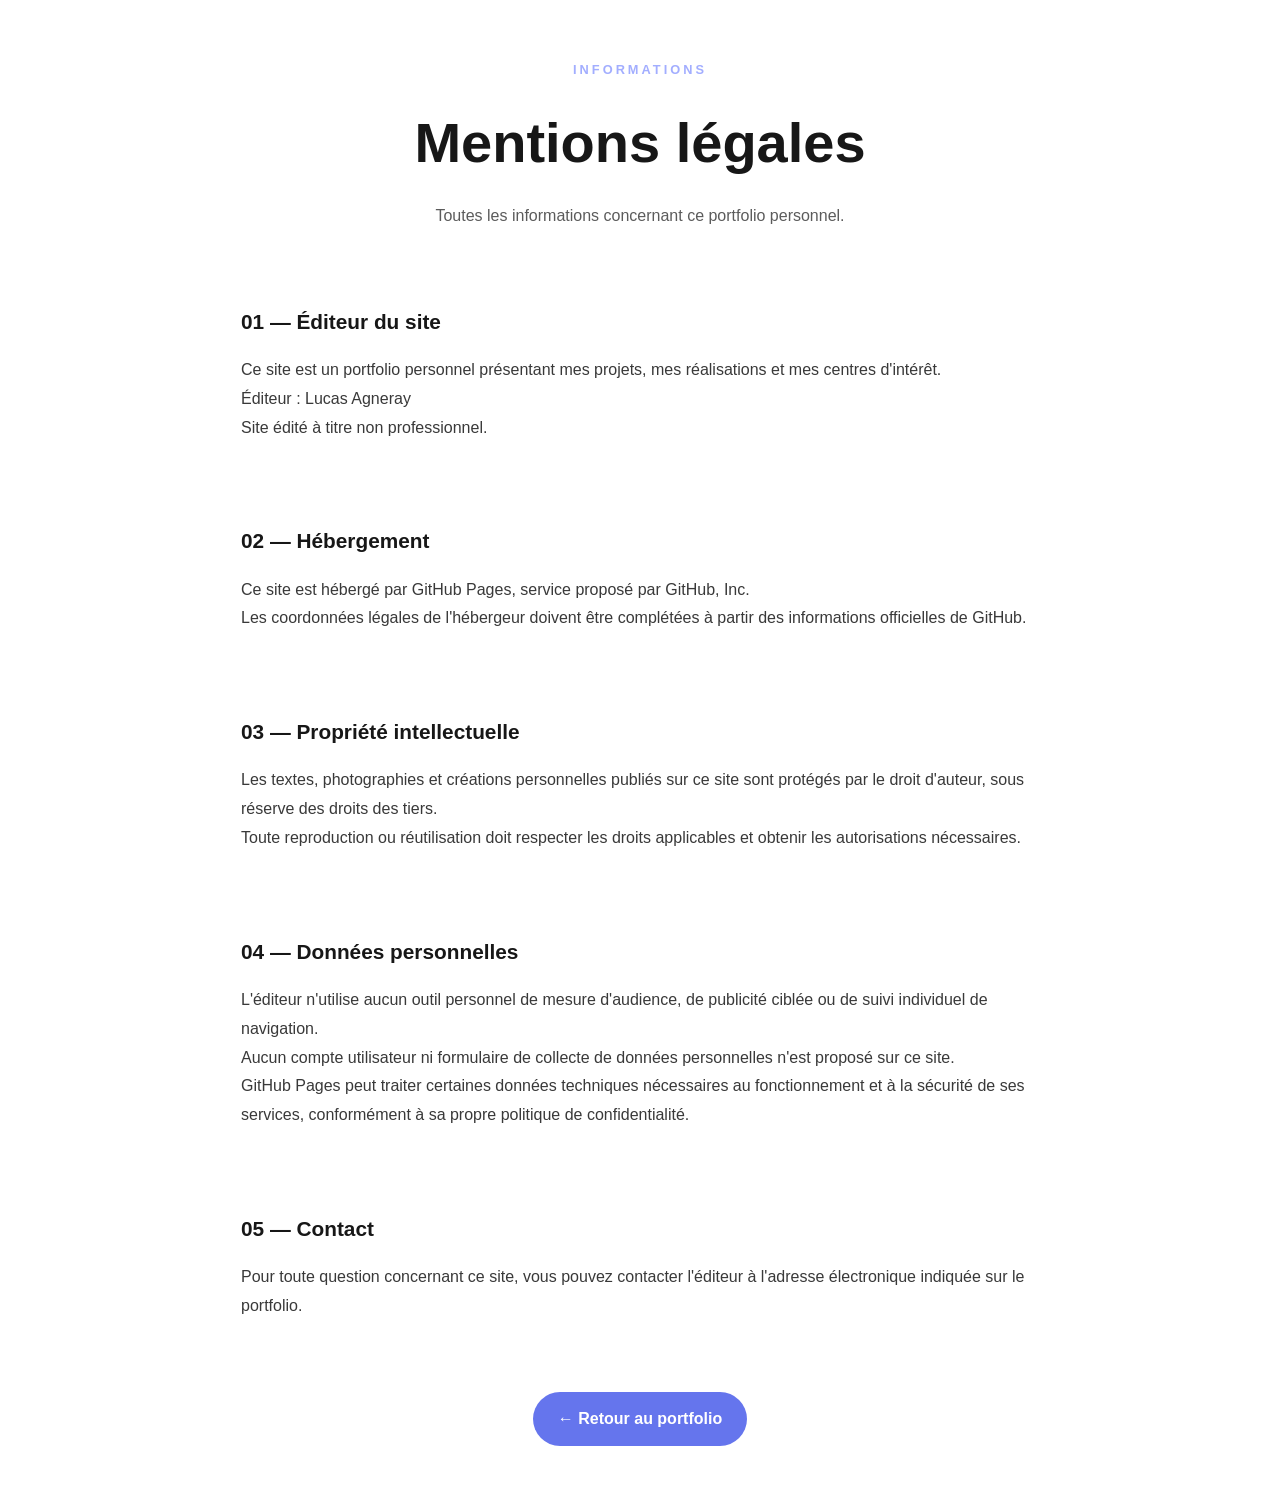
==== mentions-legales.html @ b90e8522 "Amélioration du design des mentions légales" ====
<!DOCTYPE html>
<html lang="fr">
<head>
    <meta charset="UTF-8">
    <meta name="viewport" content="width=device-width, initial-scale=1.0">

    <meta name="robots" content="noindex, nofollow, noarchive">

    <title>Mentions légales — Lucas Agneray</title>

    <link rel="stylesheet" href="style.css">

    <style>
        body {
            margin: 0;
            min-height: 100vh;
        }

        .legal-page {
            max-width: 900px;
            margin: 0 auto;
            padding: 60px 20px;
        }

        .legal-header {
            text-align: center;
            margin-bottom: 45px;
        }

        .legal-header .eyebrow {
            color: #7c8cff;
            font-weight: 600;
            letter-spacing: 3px;
            font-size: 0.8rem;
        }

        .legal-header h1 {
            font-size: clamp(2rem, 5vw, 3.5rem);
            margin: 15px 0;
        }

        .legal-header p {
            opacity: 0.7;
        }

        .legal-card {
            padding: 30px;
            margin-bottom: 20px;
            border-radius: 20px;
            background: rgba(255, 255, 255, 0.04);
            border: 1px solid rgba(255, 255, 255, 0.1);
            transition: transform 0.3s ease;
        }

        .legal-card:hover {
            transform: translateY(-3px);
        }

        .legal-card h2 {
            font-size: 1.3rem;
            margin-top: 0;
            margin-bottom: 18px;
        }

        .legal-card p {
            line-height: 1.8;
            opacity: 0.85;
        }

        .legal-card a {
            color: #91a1ff;
        }

        .legal-back {
            display: flex;
            justify-content: center;
            margin-top: 40px;
        }

        .legal-back a {
            display: inline-block;
            padding: 14px 25px;
            border-radius: 50px;
            text-decoration: none;
            font-weight: 600;
            background: #6575ed;
            color: white;
            transition: 0.3s;
        }

        .legal-back a:hover {
            transform: translateY(-3px);
            opacity: 0.9;
        }

        @media (max-width: 600px) {
            .legal-page {
                padding: 40px 15px;
            }

            .legal-card {
                padding: 22px;
            }
        }
    </style>
</head>

<body>

<main class="legal-page">

    <header class="legal-header">
        <p class="eyebrow">INFORMATIONS</p>

        <h1>Mentions légales</h1>

        <p>
            Toutes les informations concernant
            ce portfolio personnel.
        </p>
    </header>

    <section class="legal-card">
        <h2>01 — Éditeur du site</h2>

        <p>
            Ce site est un portfolio personnel
            présentant mes projets, mes réalisations
            et mes centres d'intérêt.
        </p>

        <p>
            Éditeur : Lucas Agneray
        </p>

        <p>
            Site édité à titre non professionnel.
        </p>
    </section>

    <section class="legal-card">
        <h2>02 — Hébergement</h2>

        <p>
            Ce site est hébergé par GitHub Pages,
            service proposé par GitHub, Inc.
        </p>

        <p>
            Les coordonnées légales de l'hébergeur
            doivent être complétées à partir des
            informations officielles de GitHub.
        </p>
    </section>

    <section class="legal-card">
        <h2>03 — Propriété intellectuelle</h2>

        <p>
            Les textes, photographies et créations
            personnelles publiés sur ce site sont
            protégés par le droit d'auteur, sous
            réserve des droits des tiers.
        </p>

        <p>
            Toute reproduction ou réutilisation
            doit respecter les droits applicables
            et obtenir les autorisations nécessaires.
        </p>
    </section>

    <section class="legal-card">
        <h2>04 — Données personnelles</h2>

        <p>
            L'éditeur n'utilise aucun outil personnel
            de mesure d'audience, de publicité ciblée
            ou de suivi individuel de navigation.
        </p>

        <p>
            Aucun compte utilisateur ni formulaire
            de collecte de données personnelles
            n'est proposé sur ce site.
        </p>

        <p>
            GitHub Pages peut traiter certaines
            données techniques nécessaires au
            fonctionnement et à la sécurité de
            ses services, conformément à sa
            propre politique de confidentialité.
        </p>
    </section>

    <section class="legal-card">
        <h2>05 — Contact</h2>

        <p>
            Pour toute question concernant ce site,
            vous pouvez contacter l'éditeur à
            l'adresse électronique indiquée sur
            le portfolio.
        </p>
    </section>

    <div class="legal-back">
        <a href="index.html">
            ← Retour au portfolio
        </a>
    </div>

</main>

</body>
</html>
---- style.css ----
/* ==================================================
   RESET
================================================== */

* {
    margin: 0;
    padding: 0;
    box-sizing: border-box;
}

html {
    scroll-behavior: smooth;
}

body {
    font-family: Arial, Helvetica, sans-serif;
    color: #171717;
    background: #ffffff;
    line-height: 1.6;
}

a {
    color: inherit;
    text-decoration: none;
}

button {
    font-family: inherit;
}


/* ==================================================
   VARIABLES
================================================== */

:root {
    --black: #171717;
    --gray: #666666;
    --light-gray: #f6f6f6;
    --border: #e8e8e8;
    --accent: #2563eb;
    --accent-light: #eff6ff;
    --white: #ffffff;
}


/* ==================================================
   HEADER
================================================== */

.header {
    position: fixed;
    top: 0;
    left: 0;
    width: 100%;
    height: 72px;
    background: rgba(255, 255, 255, 0.92);
    backdrop-filter: blur(12px);
    border-bottom: 1px solid rgba(0, 0, 0, 0.06);
    z-index: 1000;
}

.navbar {
    max-width: 1180px;
    height: 100%;
    margin: auto;
    padding: 0 30px;

    display: flex;
    align-items: center;
    justify-content: space-between;
}

.logo {
    font-size: 24px;
    font-weight: 800;
    letter-spacing: -1px;
}

.logo span {
    color: var(--accent);
}

.nav-links {
    display: flex;
    gap: 30px;
}

.nav-links a {
    font-size: 14px;
    font-weight: 600;
    color: #555;
    transition: 0.2s;
}

.nav-links a:hover {
    color: var(--accent);
}

.menu-button {
    display: none;
    border: none;
    background: none;
    font-size: 25px;
    cursor: pointer;
}


/* ==================================================
   HERO
================================================== */

.hero {
    min-height: 100vh;
    max-width: 1180px;
    margin: auto;
    padding: 150px 30px 100px;

    display: grid;
    grid-template-columns: 1.1fr 0.9fr;
    align-items: center;
    gap: 70px;
}

.eyebrow {
    color: var(--accent);
    font-size: 12px;
    font-weight: 800;
    letter-spacing: 2px;
    margin-bottom: 18px;
}

.hero h1 {
    font-size: clamp(48px, 6vw, 78px);
    line-height: 1.02;
    letter-spacing: -4px;
    margin-bottom: 28px;
}

.hero h1 span {
    color: var(--accent);
}

.hero-description {
    max-width: 580px;
    color: var(--gray);
    font-size: 18px;
    line-height: 1.7;
    margin-bottom: 35px;
}

.hero-buttons {
    display: flex;
    gap: 12px;
    flex-wrap: wrap;
}

.button {
    display: inline-flex;
    align-items: center;
    justify-content: center;

    padding: 14px 22px;
    border-radius: 8px;

    font-size: 14px;
    font-weight: 700;

    transition: 0.2s;
}

.button.primary {
    background: var(--black);
    color: white;
}

.button.primary:hover {
    transform: translateY(-2px);
    background: #333;
}

.button.secondary {
    border: 1px solid var(--border);
    background: white;
}

.button.secondary:hover {
    border-color: var(--accent);
    color: var(--accent);
}


/* ==================================================
   HERO CARD
================================================== */

.hero-card {
    position: relative;
}

.status {
    display: inline-flex;
    align-items: center;
    gap: 8px;

    margin-bottom: 15px;

    font-size: 13px;
    font-weight: 600;
    color: #555;
}

.status-dot {
    width: 9px;
    height: 9px;
    background: #22c55e;
    border-radius: 50%;
}

.code-window {
    background: #f8f8f8;
    border: 1px solid var(--border);
    border-radius: 14px;
    overflow: hidden;
    box-shadow: 0 20px 50px rgba(0, 0, 0, 0.07);
}

.window-top {
    height: 42px;
    display: flex;
    align-items: center;
    gap: 7px;
    padding: 0 15px;
    background: #eeeeee;
}

.window-top span {
    width: 10px;
    height: 10px;
    border-radius: 50%;
    background: #cccccc;
}

.code-window pre {
    padding: 30px;
    overflow-x: auto;
}

.code-window code {
    font-family: "Courier New", monospace;
    font-size: 15px;
    line-height: 2;
    color: #444;
}

.code-window code span {
    color: var(--accent);
}


/* ==================================================
   SECTIONS
================================================== */

.section {
    max-width: 1180px;
    margin: auto;
    padding: 110px 30px;
}

.gray-section {
    max-width: none;
    padding-left: max(30px, calc((100% - 1120px) / 2));
    padding-right: max(30px, calc((100% - 1120px) / 2));
    background: var(--light-gray);
}

.section-title {
    max-width: 700px;
    margin-bottom: 55px;
}

.section-title h2 {
    font-size: clamp(36px, 5vw, 54px);
    line-height: 1.1;
    letter-spacing: -2px;
}

.section-description {
    color: var(--gray);
    margin-top: 18px;
}


/* ==================================================
   ABOUT
================================================== */

.about-grid {
    display: grid;
    grid-template-columns: 1fr 1fr;
    gap: 80px;
}

.about-text {
    font-size: 17px;
    color: var(--gray);
}

.about-text p {
    margin-bottom: 22px;
}

.about-text strong {
    color: var(--black);
}

.about-info {
    display: flex;
    flex-direction: column;
    gap: 14px;
}

.info-card {
    display: flex;
    align-items: center;
    gap: 18px;

    padding: 20px;

    border: 1px solid var(--border);
    border-radius: 12px;
    background: white;
}

.info-icon {
    width: 45px;
    height: 45px;

    display: flex;
    align-items: center;
    justify-content: center;

    background: var(--accent-light);
    border-radius: 10px;
}

.info-card strong {
    display: block;
    margin-bottom: 3px;
}

.info-card p {
    color: var(--gray);
    font-size: 14px;
}


/* ==================================================
   SKILLS
================================================== */

.skills-grid {
    display: grid;
    grid-template-columns: repeat(4, 1fr);
    gap: 18px;
}

.skill-card {
    background: white;
    border: 1px solid var(--border);
    border-radius: 14px;
    padding: 28px;

    transition: 0.25s;
}

.skill-card:hover {
    transform: translateY(-5px);
    box-shadow: 0 15px 35px rgba(0, 0, 0, 0.07);
}

.skill-icon {
    font-size: 30px;
    margin-bottom: 20px;
}

.skill-card h3 {
    font-size: 19px;
    margin-bottom: 10px;
}

.skill-card p {
    color: var(--gray);
    font-size: 14px;
    min-height: 90px;
}

.tags {
    display: flex;
    gap: 7px;
    flex-wrap: wrap;
    margin-top: 20px;
}

.tags span {
    background: #f1f1f1;
    border-radius: 5px;
    padding: 5px 9px;

    font-size: 11px;
    font-weight: 700;
    color: #555;
}


/* ==================================================
   PROJECTS
================================================== */

.projects-grid {
    display: grid;
    grid-template-columns: repeat(3, 1fr);
    gap: 18px;
}

.project-card {
    border: 1px solid var(--border);
    border-radius: 14px;
    padding: 28px;

    display: grid;
    grid-template-columns: auto 1fr;
    gap: 22px;

    transition: 0.25s;
}

.project-card:hover {
    border-color: #cfcfcf;
    transform: translateY(-4px);
}

.project-number {
    font-size: 13px;
    font-weight: 800;
    color: var(--accent);
}

.project-type {
    color: var(--accent);
    font-size: 10px;
    font-weight: 800;
    letter-spacing: 1px;
}

.project-card h3 {
    margin: 8px 0 10px;
    font-size: 21px;
}

.project-card p {
    color: var(--gray);
    font-size: 14px;
}


/* ==================================================
   TIMELINE
================================================== */

.timeline {
    max-width: 800px;
    position: relative;
}

.timeline::before {
    content: "";

    position: absolute;
    left: 7px;
    top: 10px;
    bottom: 10px;

    width: 2px;
    background: #dddddd;
}

.timeline-item {
    position: relative;
    padding-left: 40px;
    margin-bottom: 50px;
}

.timeline-dot {
    position: absolute;
    left: 0;
    top: 8px;

    width: 16px;
    height: 16px;

    border-radius: 50%;
    background: var(--accent);
    border: 4px solid var(--light-gray);
}

.timeline-date {
    display: block;
    color: var(--accent);
    font-size: 12px;
    font-weight: 800;
    letter-spacing: 1px;
    margin-bottom: 7px;
}

.timeline-content h3 {
    font-size: 22px;
    margin-bottom: 5px;
}

.timeline-content p {
    color: var(--gray);
    margin-bottom: 5px;
}


/* ==================================================
   CV SECTION
================================================== */

.cv-section {
    max-width: 1120px;
    margin: 100px auto;
    padding: 55px;

    border-radius: 18px;

    background: var(--black);
    color: white;

    display: flex;
    justify-content: space-between;
    align-items: center;
    gap: 30px;
}

.cv-section .eyebrow {
    color: #60a5fa;
}

.cv-section h2 {
    font-size: 38px;
    letter-spacing: -1px;
    margin-bottom: 10px;
}

.cv-section p {
    color: #bdbdbd;
}

.white-button {
    background: white;
    color: var(--black);
    white-space: nowrap;
}

.white-button:hover {
    transform: translateY(-2px);
}


/* ==================================================
   CONTACT
================================================== */

.contact-container {
    max-width: 800px;
}

.contact-card {
    border: 1px solid var(--border);
    border-radius: 14px;
    overflow: hidden;
}

.contact-item {
    display: flex;
    align-items: center;
    gap: 18px;

    padding: 25px;

    border-bottom: 1px solid var(--border);
}

.contact-item:last-child {
    border-bottom: none;
}

.contact-item > span {
    width: 45px;
    height: 45px;

    display: flex;
    align-items: center;
    justify-content: center;

    background: var(--accent-light);
    border-radius: 10px;
}

.contact-item small {
    display: block;
    color: #888;
    font-size: 10px;
    font-weight: 800;
    letter-spacing: 1px;
}

.contact-item a {
    font-weight: 600;
}

.contact-item a:hover {
    color: var(--accent);
}


/* ==================================================
   FOOTER
================================================== */

.footer {
    max-width: 1180px;
    margin: auto;

    padding: 30px;

    border-top: 1px solid var(--border);

    display: flex;
    justify-content: space-between;

    color: #888;
    font-size: 12px;
}


/* ==================================================
   RESPONSIVE
================================================== */

@media (max-width: 900px) {

    .nav-links {
        position: absolute;
        top: 72px;
        left: 0;
        width: 100%;

        display: none;
        flex-direction: column;
        gap: 0;

        background: white;
        border-bottom: 1px solid var(--border);
    }

    .nav-links.active {
        display: flex;
    }

    .nav-links a {
        padding: 16px 30px;
        border-bottom: 1px solid var(--border);
    }

    .menu-button {
        display: block;
    }

    .hero {
        grid-template-columns: 1fr;
        padding-top: 130px;
    }

    .skills-grid {
        grid-template-columns: repeat(2, 1fr);
    }

    .projects-grid {
        grid-template-columns: 1fr;
    }

    .about-grid {
        grid-template-columns: 1fr;
    }

    .cv-section {
        margin-left: 30px;
        margin-right: 30px;
    }
}


@media (max-width: 600px) {

    .navbar {
        padding: 0 20px;
    }

    .hero {
        padding-left: 20px;
        padding-right: 20px;
    }

    .hero h1 {
        font-size: 48px;
        letter-spacing: -2px;
    }

    .hero-description {
        font-size: 16px;
    }

    .section {
        padding: 80px 20px;
    }

    .gray-section {
        padding-left: 20px;
        padding-right: 20px;
    }

    .skills-grid {
        grid-template-columns: 1fr;
    }

    .cv-section {
        margin: 50px 20px;
        padding: 35px 25px;

        flex-direction: column;
        align-items: flex-start;
    }

    .cv-section h2 {
        font-size: 30px;
    }

    .footer {
        padding: 25px 20px;
    }

    .code-window pre {
        padding: 20px;
    }

    .code-window code {
        font-size: 12px;
    }
}
/* ==================================================
   PASSION
================================================== */

.passion-section {
    padding-top: 90px;
    padding-bottom: 90px;
}

.passion-card {
    display: grid;
    grid-template-columns: 130px 1fr;
    gap: 35px;

    padding: 40px;

    background: var(--accent-light);
    border: 1px solid #dbeafe;
    border-radius: 18px;
}

.passion-icon {
    width: 110px;
    height: 110px;

    display: flex;
    align-items: center;
    justify-content: center;

    background: white;
    border-radius: 20px;

    font-size: 55px;

    box-shadow: 0 10px 30px rgba(0, 0, 0, 0.06);
}

.passion-content h3 {
    font-size: 26px;
    margin-bottom: 15px;
}

.passion-content p {
    color: var(--gray);
    margin-bottom: 12px;
    max-width: 800px;
}

.passion-tags {
    display: flex;
    flex-wrap: wrap;
    gap: 8px;
    margin-top: 22px;
}

.passion-tags span {
    padding: 7px 11px;

    background: white;
    border-radius: 6px;

    font-size: 12px;
    font-weight: 700;
    color: #555;
}


/* VERSION MOBILE */

@media (max-width: 600px) {

    .passion-card {
        grid-template-columns: 1fr;
        padding: 28px;
    }

    .passion-icon {
        width: 80px;
        height: 80px;
        font-size: 40px;
    }

    .passion-content h3 {
        font-size: 22px;
    }

}
/* ================= GALERIE PASSION ================= */

.passion-gallery {
    display: grid;
    grid-template-columns: repeat(2, 1fr);
    gap: 20px;
    margin-top: 50px;
}

.passion-gallery img {
    width: 100%;
    aspect-ratio: 16 / 9;
    object-fit: cover;
    border-radius: 18px;
    display: block;
    transition: transform 0.3s ease;
}

.passion-gallery img:hover {
    transform: scale(1.02);
}

@media (max-width: 700px) {
    .passion-gallery {
        grid-template-columns: 1fr;
    }
}
/* ================= CRÉDIT PHOTOS ================= */

.photo-credit {
    margin-top: 15px;
    text-align: center;
    font-size: 0.85rem;
    color: #777;
}
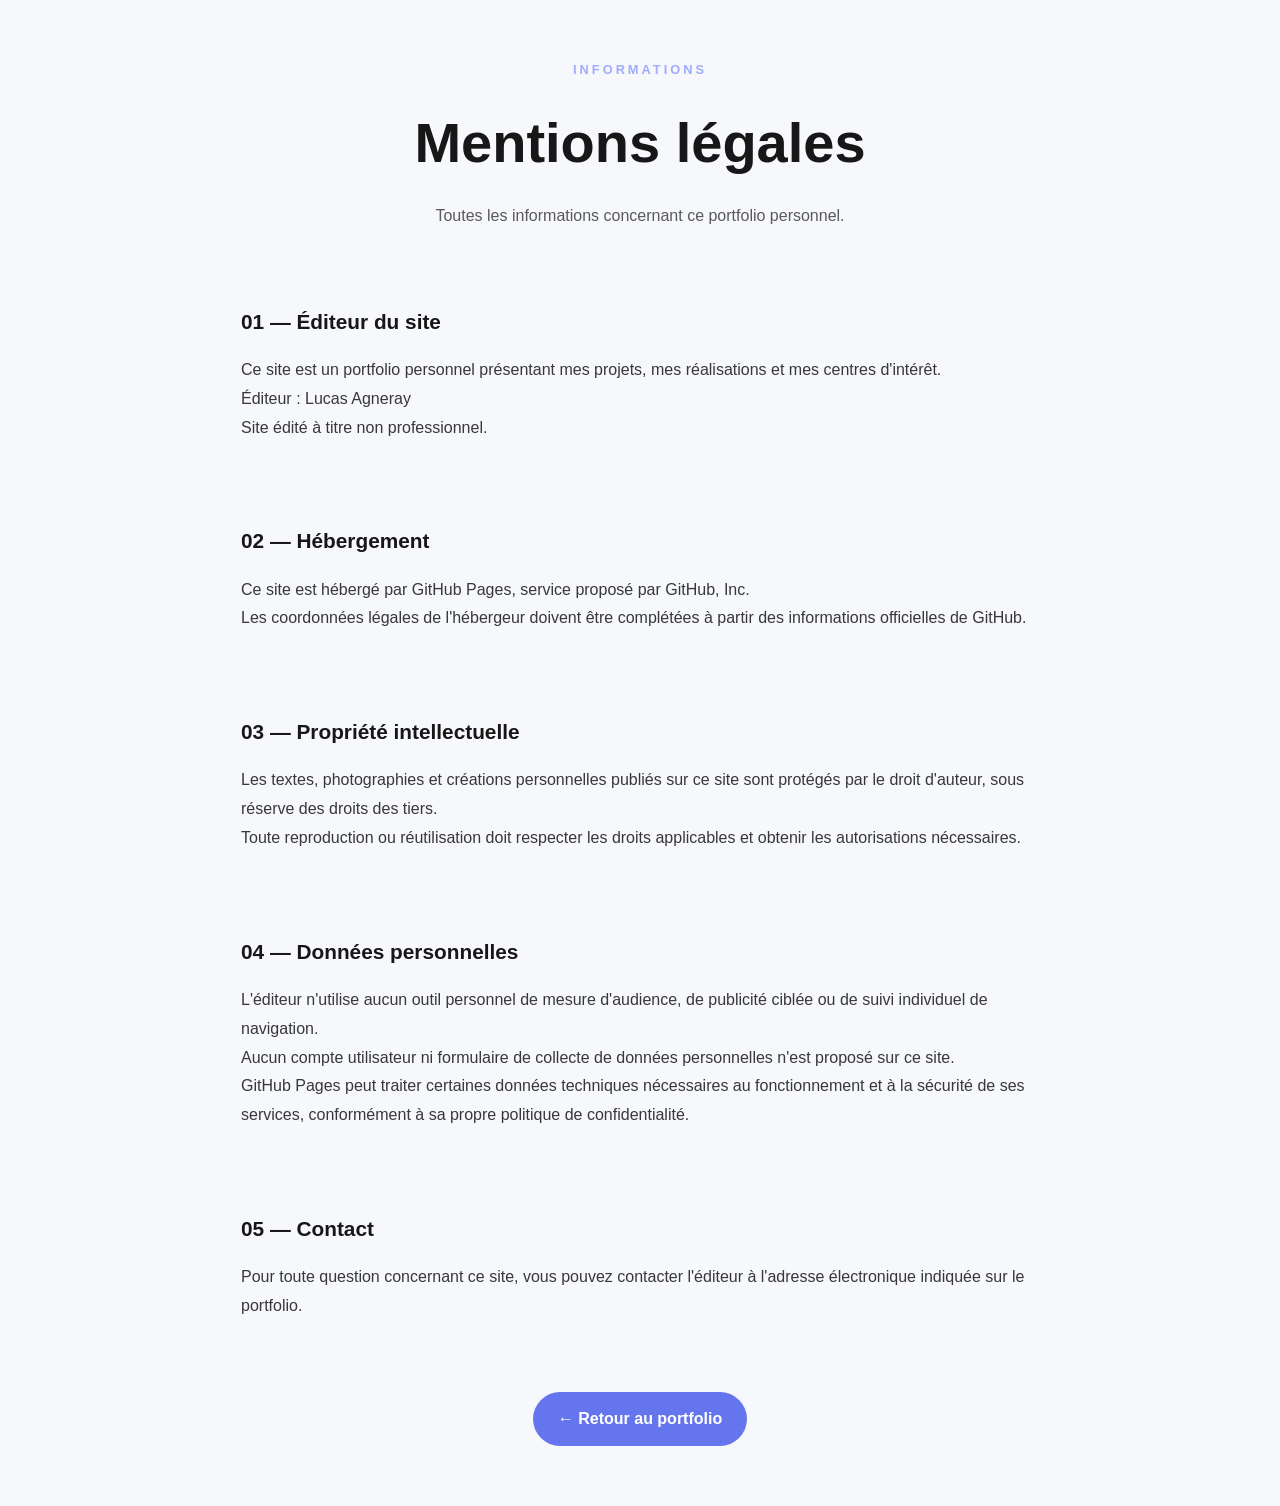
==== commit 99594021: "Mise à jour du portfolio" ====
--- a/mentions-legales.html
+++ b/mentions-legales.html
@@ -16,15 +16,41 @@
             min-height: 100vh;
         }
 
+        /* ==================================================
+           PAGE DES MENTIONS LÉGALES
+        ================================================== */
+
         .legal-page {
             max-width: 900px;
             margin: 0 auto;
             padding: 60px 20px;
         }
 
+        /* ==================================================
+           EN-TÊTE DES MENTIONS LÉGALES
+        ================================================== */
+
         .legal-header {
+            position: static !important;
+
+            width: auto !important;
+            height: auto !important;
+
+            margin: 0 0 45px 0 !important;
+            padding: 0 !important;
+
             text-align: center;
-            margin-bottom: 45px;
+
+            background: transparent !important;
+
+            backdrop-filter: none !important;
+            -webkit-backdrop-filter: none !important;
+
+            border: none !important;
+            border-radius: 0 !important;
+            box-shadow: none !important;
+
+            overflow: visible !important;
         }
 
         .legal-header .eyebrow {
@@ -43,12 +69,19 @@
             opacity: 0.7;
         }
 
+        /* ==================================================
+           CARTES
+        ================================================== */
+
         .legal-card {
             padding: 30px;
             margin-bottom: 20px;
+
             border-radius: 20px;
+
             background: rgba(255, 255, 255, 0.04);
             border: 1px solid rgba(255, 255, 255, 0.1);
+
             transition: transform 0.3s ease;
         }
 
@@ -71,6 +104,10 @@
             color: #91a1ff;
         }
 
+        /* ==================================================
+           BOUTON RETOUR
+        ================================================== */
+
         .legal-back {
             display: flex;
             justify-content: center;
@@ -79,12 +116,17 @@
 
         .legal-back a {
             display: inline-block;
+
             padding: 14px 25px;
+
             border-radius: 50px;
+
             text-decoration: none;
             font-weight: 600;
+
             background: #6575ed;
             color: white;
+
             transition: 0.3s;
         }
 
@@ -93,7 +135,12 @@
             opacity: 0.9;
         }
 
+        /* ==================================================
+           MOBILE
+        ================================================== */
+
         @media (max-width: 600px) {
+
             .legal-page {
                 padding: 40px 15px;
             }
@@ -110,6 +157,7 @@
 <main class="legal-page">
 
     <header class="legal-header">
+
         <p class="eyebrow">INFORMATIONS</p>
 
         <h1>Mentions légales</h1>
@@ -118,9 +166,12 @@
             Toutes les informations concernant
             ce portfolio personnel.
         </p>
+
     </header>
 
-    <section class="legal-card">
+
+    <section class="legal-card">
+
         <h2>01 — Éditeur du site</h2>
 
         <p>
@@ -136,9 +187,12 @@
         <p>
             Site édité à titre non professionnel.
         </p>
-    </section>
-
-    <section class="legal-card">
+
+    </section>
+
+
+    <section class="legal-card">
+
         <h2>02 — Hébergement</h2>
 
         <p>
@@ -151,9 +205,12 @@
             doivent être complétées à partir des
             informations officielles de GitHub.
         </p>
-    </section>
-
-    <section class="legal-card">
+
+    </section>
+
+
+    <section class="legal-card">
+
         <h2>03 — Propriété intellectuelle</h2>
 
         <p>
@@ -168,9 +225,12 @@
             doit respecter les droits applicables
             et obtenir les autorisations nécessaires.
         </p>
-    </section>
-
-    <section class="legal-card">
+
+    </section>
+
+
+    <section class="legal-card">
+
         <h2>04 — Données personnelles</h2>
 
         <p>
@@ -192,9 +252,12 @@
             ses services, conformément à sa
             propre politique de confidentialité.
         </p>
-    </section>
-
-    <section class="legal-card">
+
+    </section>
+
+
+    <section class="legal-card">
+
         <h2>05 — Contact</h2>
 
         <p>
@@ -203,12 +266,16 @@
             l'adresse électronique indiquée sur
             le portfolio.
         </p>
-    </section>
+
+    </section>
+
 
     <div class="legal-back">
+
         <a href="index.html">
             ← Retour au portfolio
         </a>
+
     </div>
 
 </main>
--- a/style.css
+++ b/style.css
@@ -15,7 +15,7 @@
 body {
     font-family: Arial, Helvetica, sans-serif;
     color: #171717;
-    background: #ffffff;
+    background: #f7f8fc;
     line-height: 1.6;
 }
 
@@ -48,16 +48,31 @@
    HEADER
 ================================================== */
 
+header {
+    position: sticky;
+    top: 12px;
+    z-index: 1000;
+
+    width: calc(100% - 40px) !important;
+    height: 72px;
+    margin: 12px 20px !important;
+    box-sizing: border-box;
+
+    background: rgba(255, 255, 255, 0.15);
+
+    backdrop-filter: blur(6px);
+    -webkit-backdrop-filter: blur(6px);
+
+    border: 1px solid rgba(255, 255, 255, 0.55);
+    border-radius: 24px !important;
+
+    box-shadow: 0 8px 30px rgba(40, 50, 100, 0.06);
+
+    overflow: hidden;
+}
+
 .header {
-    position: fixed;
-    top: 0;
-    left: 0;
-    width: 100%;
     height: 72px;
-    background: rgba(255, 255, 255, 0.92);
-    backdrop-filter: blur(12px);
-    border-bottom: 1px solid rgba(0, 0, 0, 0.06);
-    z-index: 1000;
 }
 
 .navbar {
@@ -69,6 +84,10 @@
     display: flex;
     align-items: center;
     justify-content: space-between;
+}
+
+header nav {
+    background: transparent !important;
 }
 
 .logo {
@@ -155,38 +174,58 @@
     flex-wrap: wrap;
 }
 
+
+/* ==================================================
+   BOUTONS
+================================================== */
+
 .button {
     display: inline-flex;
     align-items: center;
     justify-content: center;
 
     padding: 14px 22px;
-    border-radius: 8px;
+    border-radius: 12px;
 
     font-size: 14px;
     font-weight: 700;
 
-    transition: 0.2s;
+    transition:
+        transform 0.25s ease,
+        box-shadow 0.25s ease,
+        background 0.25s ease,
+        color 0.25s ease,
+        border-color 0.25s ease;
 }
 
 .button.primary {
     background: var(--black);
     color: white;
+    box-shadow: 0 6px 18px rgba(20, 20, 30, 0.12);
 }
 
 .button.primary:hover {
-    transform: translateY(-2px);
+    transform: translateY(-3px) scale(1.02);
     background: #333;
+    box-shadow: 0 10px 25px rgba(20, 20, 30, 0.18);
 }
 
 .button.secondary {
     border: 1px solid var(--border);
-    background: white;
+    background: rgba(255, 255, 255, 0.65);
+
+    backdrop-filter: blur(8px);
+    -webkit-backdrop-filter: blur(8px);
+
+    box-shadow: 0 5px 15px rgba(40, 50, 100, 0.05);
 }
 
 .button.secondary:hover {
+    transform: translateY(-3px) scale(1.02);
     border-color: var(--accent);
     color: var(--accent);
+
+    box-shadow: 0 10px 25px rgba(40, 50, 100, 0.10);
 }
 
 
@@ -213,6 +252,7 @@
 .status-dot {
     width: 9px;
     height: 9px;
+
     background: #22c55e;
     border-radius: 50%;
 }
@@ -221,22 +261,28 @@
     background: #f8f8f8;
     border: 1px solid var(--border);
     border-radius: 14px;
+
     overflow: hidden;
+
     box-shadow: 0 20px 50px rgba(0, 0, 0, 0.07);
 }
 
 .window-top {
     height: 42px;
+
     display: flex;
     align-items: center;
     gap: 7px;
+
     padding: 0 15px;
+
     background: #eeeeee;
 }
 
 .window-top span {
     width: 10px;
     height: 10px;
+
     border-radius: 50%;
     background: #cccccc;
 }
@@ -262,17 +308,26 @@
    SECTIONS
 ================================================== */
 
+section {
+    position: relative;
+    background: transparent !important;
+}
+
 .section {
     max-width: 1180px;
     margin: auto;
     padding: 110px 30px;
+
+    background: transparent !important;
 }
 
 .gray-section {
     max-width: none;
+
     padding-left: max(30px, calc((100% - 1120px) / 2));
     padding-right: max(30px, calc((100% - 1120px) / 2));
-    background: var(--light-gray);
+
+    background: transparent !important;
 }
 
 .section-title {
@@ -330,6 +385,7 @@
 
     border: 1px solid var(--border);
     border-radius: 12px;
+
     background: white;
 }
 
@@ -370,6 +426,7 @@
     background: white;
     border: 1px solid var(--border);
     border-radius: 14px;
+
     padding: 28px;
 
     transition: 0.25s;
@@ -406,6 +463,7 @@
 .tags span {
     background: #f1f1f1;
     border-radius: 5px;
+
     padding: 5px 9px;
 
     font-size: 11px;
@@ -425,20 +483,36 @@
 }
 
 .project-card {
-    border: 1px solid var(--border);
-    border-radius: 14px;
+    border: 1px solid rgba(255, 255, 255, 0.65);
+    border-radius: 18px;
+
     padding: 28px;
 
     display: grid;
     grid-template-columns: auto 1fr;
     gap: 22px;
 
-    transition: 0.25s;
+    background: rgba(255, 255, 255, 0.42);
+
+    backdrop-filter: blur(12px);
+    -webkit-backdrop-filter: blur(12px);
+
+    box-shadow: 0 10px 30px rgba(40, 50, 100, 0.05);
+
+    transition:
+        transform 0.25s ease,
+        box-shadow 0.25s ease,
+        border-color 0.25s ease,
+        background 0.25s ease;
 }
 
 .project-card:hover {
-    border-color: #cfcfcf;
-    transform: translateY(-4px);
+    border-color: rgba(255, 255, 255, 0.9);
+    background: rgba(255, 255, 255, 0.52);
+
+    transform: translateY(-5px);
+
+    box-shadow: 0 15px 40px rgba(40, 50, 100, 0.10);
 }
 
 .project-number {
@@ -483,17 +557,20 @@
     bottom: 10px;
 
     width: 2px;
+
     background: #dddddd;
 }
 
 .timeline-item {
     position: relative;
+
     padding-left: 40px;
     margin-bottom: 50px;
 }
 
 .timeline-dot {
     position: absolute;
+
     left: 0;
     top: 8px;
 
@@ -502,15 +579,18 @@
 
     border-radius: 50%;
     background: var(--accent);
+
     border: 4px solid var(--light-gray);
 }
 
 .timeline-date {
     display: block;
+
     color: var(--accent);
     font-size: 12px;
     font-weight: 800;
     letter-spacing: 1px;
+
     margin-bottom: 7px;
 }
 
@@ -526,42 +606,161 @@
 
 
 /* ==================================================
-   CV SECTION
+   PASSION
+================================================== */
+
+.passion-section {
+    padding-top: 90px;
+    padding-bottom: 90px;
+}
+
+.passion-card {
+    display: grid;
+    grid-template-columns: 130px 1fr;
+    gap: 35px;
+
+    padding: 40px;
+
+    background: var(--accent-light);
+    border: 1px solid #dbeafe;
+    border-radius: 18px;
+}
+
+.passion-icon {
+    width: 110px;
+    height: 110px;
+
+    display: flex;
+    align-items: center;
+    justify-content: center;
+
+    background: white;
+    border-radius: 20px;
+
+    font-size: 55px;
+
+    box-shadow: 0 10px 30px rgba(0, 0, 0, 0.06);
+}
+
+.passion-content h3 {
+    font-size: 26px;
+    margin-bottom: 15px;
+}
+
+.passion-content p {
+    color: var(--gray);
+    margin-bottom: 12px;
+    max-width: 800px;
+}
+
+.passion-tags {
+    display: flex;
+    flex-wrap: wrap;
+    gap: 8px;
+    margin-top: 22px;
+}
+
+.passion-tags span {
+    padding: 7px 11px;
+
+    background: white;
+    border-radius: 6px;
+
+    font-size: 12px;
+    font-weight: 700;
+    color: #555;
+}
+
+
+/* ==================================================
+   GALERIE PASSION
+================================================== */
+
+.passion-gallery {
+    display: grid;
+    grid-template-columns: repeat(2, 1fr);
+    gap: 20px;
+
+    margin-top: 50px;
+}
+
+.passion-gallery img {
+    width: 100%;
+    aspect-ratio: 16 / 9;
+
+    object-fit: cover;
+    display: block;
+
+    border-radius: 18px;
+
+    transition: transform 0.3s ease;
+}
+
+.passion-gallery img:hover {
+    transform: scale(1.02);
+}
+
+.photo-credit {
+    margin-top: 15px;
+
+    text-align: center;
+
+    font-size: 0.85rem;
+    color: #777;
+}
+
+
+/* ==================================================
+   CV
 ================================================== */
 
 .cv-section {
     max-width: 1120px;
+
     margin: 100px auto;
     padding: 55px;
 
-    border-radius: 18px;
-
-    background: var(--black);
-    color: white;
+    border-radius: 28px;
+
+    background: rgba(255, 255, 255, 0.72);
+
+    backdrop-filter: blur(20px);
+    -webkit-backdrop-filter: blur(20px);
+
+    border: 1px solid rgba(255, 255, 255, 0.85);
+
+    box-shadow: 0 20px 60px rgba(40, 50, 100, 0.08);
+
+    color: var(--black);
 
     display: flex;
     justify-content: space-between;
     align-items: center;
+
     gap: 30px;
+
+    position: relative;
+    z-index: 2;
 }
 
 .cv-section .eyebrow {
-    color: #60a5fa;
+    color: #4f63d9;
 }
 
 .cv-section h2 {
     font-size: 38px;
     letter-spacing: -1px;
     margin-bottom: 10px;
+    color: var(--black);
 }
 
 .cv-section p {
-    color: #bdbdbd;
+    color: #555;
 }
 
 .white-button {
-    background: white;
-    color: var(--black);
+    background: var(--black);
+    color: white;
     white-space: nowrap;
 }
 
@@ -579,9 +778,20 @@
 }
 
 .contact-card {
-    border: 1px solid var(--border);
-    border-radius: 14px;
+    border: 1px solid rgba(255, 255, 255, 0.8);
+    border-radius: 20px;
+
     overflow: hidden;
+
+    background: rgba(255, 255, 255, 0.78);
+
+    backdrop-filter: blur(18px);
+    -webkit-backdrop-filter: blur(18px);
+
+    box-shadow: 0 15px 45px rgba(40, 50, 100, 0.06);
+
+    position: relative;
+    z-index: 2;
 }
 
 .contact-item {
@@ -591,7 +801,9 @@
 
     padding: 25px;
 
-    border-bottom: 1px solid var(--border);
+    border-bottom: 1px solid rgba(80, 90, 120, 0.12);
+
+    background: rgba(255, 255, 255, 0.25);
 }
 
 .contact-item:last-child {
@@ -612,6 +824,7 @@
 
 .contact-item small {
     display: block;
+
     color: #888;
     font-size: 10px;
     font-weight: 800;
@@ -633,8 +846,8 @@
 
 .footer {
     max-width: 1180px;
+
     margin: auto;
-
     padding: 30px;
 
     border-top: 1px solid var(--border);
@@ -648,15 +861,268 @@
 
 
 /* ==================================================
-   RESPONSIVE
+   FOND ANIMÉ
+================================================== */
+
+.animated-background {
+    position: fixed;
+    inset: 0;
+
+    width: 100%;
+    height: 100%;
+
+    overflow: hidden;
+    pointer-events: none;
+
+    z-index: 0;
+
+    background: #f7f8fc;
+}
+
+.color-halo {
+    position: absolute;
+
+    width: 380px;
+    height: 380px;
+
+    border-radius: 50%;
+
+    filter: blur(65px);
+
+    opacity: 0;
+
+    pointer-events: none;
+
+    will-change: transform, opacity, background;
+
+    animation:
+        halo-move 32s ease-in-out infinite,
+        halo-color 28s ease-in-out infinite;
+}
+
+.halo-1 {
+    top: -120px;
+    left: -100px;
+
+    background: rgba(70, 120, 255, 0.28);
+
+    animation-duration: 42s, 32s;
+    animation-delay: -8s, -12s;
+}
+
+.halo-2 {
+    top: 15%;
+    right: -150px;
+
+    width: 450px;
+    height: 450px;
+
+    background: rgba(150, 80, 255, 0.25);
+
+    animation-duration: 47s, 36s;
+    animation-delay: -20s, -5s;
+}
+
+.halo-3 {
+    bottom: -150px;
+    left: 12%;
+
+    width: 400px;
+    height: 400px;
+
+    background: rgba(40, 170, 255, 0.24);
+
+    animation-duration: 44s, 34s;
+    animation-delay: -27s, -18s;
+}
+
+.halo-4 {
+    top: 35%;
+    left: 40%;
+
+    width: 350px;
+    height: 350px;
+
+    background: rgba(220, 80, 220, 0.20);
+
+    animation-duration: 51s, 40s;
+    animation-delay: -14s, -27s;
+}
+
+.halo-5 {
+    top: 55%;
+    right: 12%;
+
+    width: 350px;
+    height: 350px;
+
+    background: rgba(30, 200, 180, 0.20);
+
+    animation-duration: 46s, 43s;
+    animation-delay: -32s, -10s;
+}
+
+
+/* ==================================================
+   ANIMATION DES HALOS
+================================================== */
+
+@keyframes halo-move {
+    0% {
+        transform: translate3d(-180px, -100px, 0) scale(0.85);
+    }
+
+    20% {
+        transform: translate3d(220px, 80px, 0) scale(1);
+    }
+
+    40% {
+        transform: translate3d(420px, 260px, 0) scale(1.08);
+    }
+
+    60% {
+        transform: translate3d(180px, 430px, 0) scale(0.95);
+    }
+
+    80% {
+        transform: translate3d(-250px, 250px, 0) scale(1.05);
+    }
+
+    100% {
+        transform: translate3d(-180px, -100px, 0) scale(0.85);
+    }
+}
+
+@keyframes halo-color {
+    0% {
+        opacity: 0.15;
+        background: rgba(50, 110, 255, 0.25);
+    }
+
+    15% {
+        opacity: 0.80;
+        background: rgba(60, 120, 255, 0.38);
+    }
+
+    30% {
+        opacity: 0.95;
+        background: rgba(120, 90, 255, 0.36);
+    }
+
+    45% {
+        opacity: 0.65;
+        background: rgba(190, 70, 255, 0.32);
+    }
+
+    60% {
+        opacity: 0.90;
+        background: rgba(30, 180, 255, 0.35);
+    }
+
+    75% {
+        opacity: 0.65;
+        background: rgba(230, 70, 210, 0.30);
+    }
+
+    90% {
+        opacity: 0.35;
+        background: rgba(20, 200, 180, 0.28);
+    }
+
+    100% {
+        opacity: 0.15;
+        background: rgba(50, 110, 255, 0.25);
+    }
+}
+
+
+/* ==================================================
+   CONTENU AU-DESSUS DU FOND
+================================================== */
+
+header,
+main,
+footer {
+    position: relative;
+    z-index: 1;
+}
+
+
+/* ==================================================
+   BOUTON RETOUR EN HAUT
+================================================== */
+
+#backToTop {
+    position: fixed;
+
+    right: 25px;
+    bottom: 25px;
+
+    z-index: 9999;
+
+    width: 50px;
+    height: 50px;
+
+    display: flex;
+    align-items: center;
+    justify-content: center;
+
+    border: 1px solid rgba(255, 255, 255, 0.65);
+    border-radius: 16px;
+
+    background: rgba(255, 255, 255, 0.25);
+
+    backdrop-filter: blur(8px);
+    -webkit-backdrop-filter: blur(8px);
+
+    box-shadow: 0 8px 25px rgba(40, 50, 100, 0.10);
+
+    color: var(--black);
+    font-size: 22px;
+    font-weight: 700;
+
+    cursor: pointer;
+
+    opacity: 0;
+    visibility: hidden;
+
+    transform: translateY(10px);
+
+    transition:
+        opacity 0.25s ease,
+        visibility 0.25s ease,
+        transform 0.25s ease,
+        background 0.25s ease,
+        box-shadow 0.25s ease;
+}
+
+#backToTop.visible {
+    opacity: 1;
+    visibility: visible;
+    transform: translateY(0);
+}
+
+#backToTop:hover {
+    background: rgba(255, 255, 255, 0.45);
+
+    transform: translateY(-3px);
+
+    box-shadow: 0 12px 30px rgba(40, 50, 100, 0.15);
+}
+
+
+/* ==================================================
+   RESPONSIVE — TABLETTE
 ================================================== */
 
 @media (max-width: 900px) {
 
     .nav-links {
         position: absolute;
+
         top: 72px;
         left: 0;
+
         width: 100%;
 
         display: none;
@@ -664,6 +1130,7 @@
         gap: 0;
 
         background: white;
+
         border-bottom: 1px solid var(--border);
     }
 
@@ -704,6 +1171,24 @@
 }
 
 
+/* ==================================================
+   RESPONSIVE — MOBILE
+================================================== */
+
+@media (max-width: 700px) {
+
+    .color-halo {
+        width: 450px;
+        height: 450px;
+        filter: blur(110px);
+    }
+
+    .passion-gallery {
+        grid-template-columns: 1fr;
+    }
+}
+
+
 @media (max-width: 600px) {
 
     .navbar {
@@ -748,89 +1233,6 @@
     .cv-section h2 {
         font-size: 30px;
     }
-
-    .footer {
-        padding: 25px 20px;
-    }
-
-    .code-window pre {
-        padding: 20px;
-    }
-
-    .code-window code {
-        font-size: 12px;
-    }
-}
-/* ==================================================
-   PASSION
-================================================== */
-
-.passion-section {
-    padding-top: 90px;
-    padding-bottom: 90px;
-}
-
-.passion-card {
-    display: grid;
-    grid-template-columns: 130px 1fr;
-    gap: 35px;
-
-    padding: 40px;
-
-    background: var(--accent-light);
-    border: 1px solid #dbeafe;
-    border-radius: 18px;
-}
-
-.passion-icon {
-    width: 110px;
-    height: 110px;
-
-    display: flex;
-    align-items: center;
-    justify-content: center;
-
-    background: white;
-    border-radius: 20px;
-
-    font-size: 55px;
-
-    box-shadow: 0 10px 30px rgba(0, 0, 0, 0.06);
-}
-
-.passion-content h3 {
-    font-size: 26px;
-    margin-bottom: 15px;
-}
-
-.passion-content p {
-    color: var(--gray);
-    margin-bottom: 12px;
-    max-width: 800px;
-}
-
-.passion-tags {
-    display: flex;
-    flex-wrap: wrap;
-    gap: 8px;
-    margin-top: 22px;
-}
-
-.passion-tags span {
-    padding: 7px 11px;
-
-    background: white;
-    border-radius: 6px;
-
-    font-size: 12px;
-    font-weight: 700;
-    color: #555;
-}
-
-
-/* VERSION MOBILE */
-
-@media (max-width: 600px) {
 
     .passion-card {
         grid-template-columns: 1fr;
@@ -847,39 +1249,15 @@
         font-size: 22px;
     }
 
-}
-/* ================= GALERIE PASSION ================= */
-
-.passion-gallery {
-    display: grid;
-    grid-template-columns: repeat(2, 1fr);
-    gap: 20px;
-    margin-top: 50px;
-}
-
-.passion-gallery img {
-    width: 100%;
-    aspect-ratio: 16 / 9;
-    object-fit: cover;
-    border-radius: 18px;
-    display: block;
-    transition: transform 0.3s ease;
-}
-
-.passion-gallery img:hover {
-    transform: scale(1.02);
-}
-
-@media (max-width: 700px) {
-    .passion-gallery {
-        grid-template-columns: 1fr;
-    }
-}
-/* ================= CRÉDIT PHOTOS ================= */
-
-.photo-credit {
-    margin-top: 15px;
-    text-align: center;
-    font-size: 0.85rem;
-    color: #777;
+    .footer {
+        padding: 25px 20px;
+    }
+
+    .code-window pre {
+        padding: 20px;
+    }
+
+    .code-window code {
+        font-size: 12px;
+    }
 }
